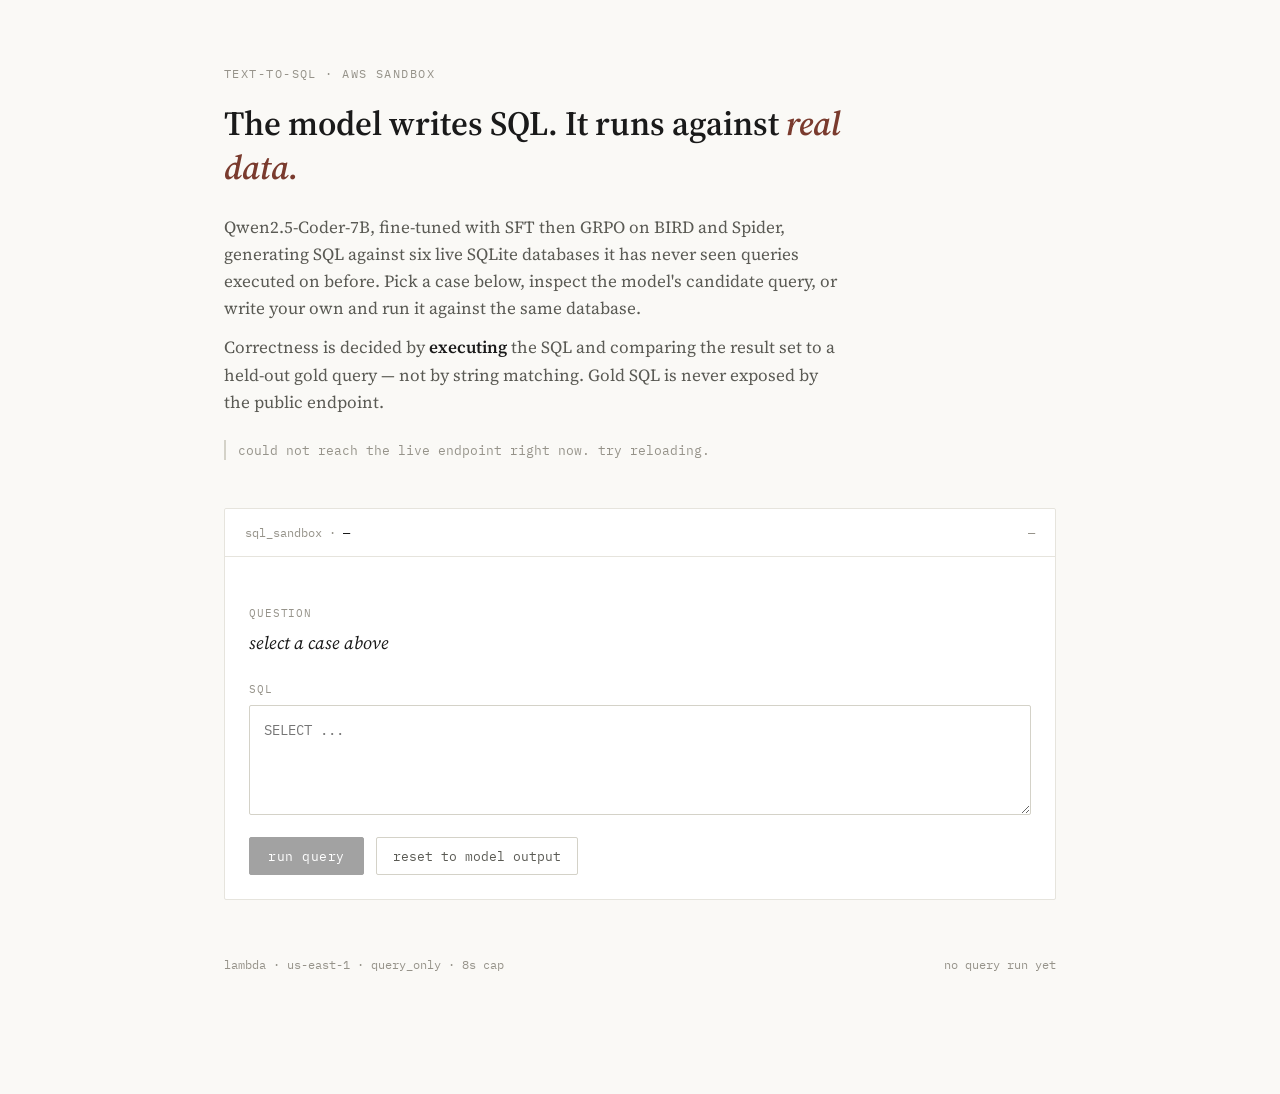
==== public/sql-demo.html @ 84af6c7a "Update portfolio projects and components" ====
<!DOCTYPE html>
<html lang="en">
<head>
<meta charset="UTF-8">
<meta name="viewport" content="width=device-width, initial-scale=1.0">
<title>text-to-sql sandbox</title>
<style>
  @import url('https://fonts.googleapis.com/css2?family=Source+Serif+4:ital,wght@0,400;0,600;1,400;1,600&family=IBM+Plex+Mono:wght@400;500&display=swap');

  :root{
    --bg: #faf9f6;
    --panel: #ffffff;
    --ink: #1a1a1a;
    --ink-soft: #5a5a54;
    --ink-mute: #96938a;
    --line: #e6e4dd;
    --line-strong: #d4d2c8;
    --accent: #7a3b2e;
    --accent-soft: #f0e3dd;
    --ok: #3d5a3d;
    --ok-bg: #e9ede6;
    --bad: #7a3b2e;
    --bad-bg: #f5e9e5;
}

  *{ box-sizing: border-box; }

  body{
    margin:0;
    background:var(--bg);
    color:var(--ink);
    font-family: 'Source Serif 4', Georgia, serif;
    line-height:1.6;
  }

  .mono{
    font-family:'IBM Plex Mono', ui-monospace, monospace;
  }

  .wrap{
    max-width: 880px;
    margin: 0 auto;
    padding: 64px 24px 120px;
  }

  .eyebrow{
    font-family:'IBM Plex Mono', monospace;
    font-size: 12px;
    letter-spacing: 0.12em;
    text-transform: uppercase;
    color: var(--ink-mute);
    margin-bottom: 18px;
  }

  h1{
    font-size: 34px;
    font-weight: 600;
    line-height: 1.3;
    margin: 0 0 24px;
    max-width: 640px;
  }
  h1 em{
    font-style: italic;
    font-weight: 600;
    color: var(--accent);
  }

  .lede{
    font-size: 17px;
    color: var(--ink-soft);
    max-width: 620px;
    margin: 0 0 12px;
  }
  .lede b{
    font-weight: 600;
    color: var(--ink);
  }

  .note{
    font-family:'IBM Plex Mono', monospace;
    font-size: 12.5px;
    color: var(--ink-mute);
    margin: 24px 0 48px;
    padding-left: 12px;
    border-left: 2px solid var(--line-strong);
  }

  .panel{
    background: var(--panel);
    border: 1px solid var(--line);
    border-radius: 2px;
  }

  .panel-head{
    display:flex;
    align-items:center;
    justify-content: space-between;
    padding: 14px 20px;
    border-bottom: 1px solid var(--line);
    font-family:'IBM Plex Mono', monospace;
    font-size: 12px;
    color: var(--ink-mute);
    flex-wrap: wrap;
    gap: 8px;
  }
  .panel-head .tag{
    color: var(--ink);
  }

  .panel-body{
    padding: 24px;
  }

  .cases{
    display:flex;
    flex-wrap: wrap;
    gap: 8px;
    margin-bottom: 24px;
  }
  .case-btn{
    font-family:'IBM Plex Mono', monospace;
    font-size: 12px;
    background: transparent;
    border: 1px solid var(--line-strong);
    color: var(--ink-soft);
    padding: 6px 12px;
    border-radius: 2px;
    cursor: pointer;
  }
  .case-btn:hover{
    border-color: var(--ink);
    color: var(--ink);
  }
  .case-btn.active{
    background: var(--ink);
    border-color: var(--ink);
    color: var(--panel);
  }

  .question-label{
    font-family:'IBM Plex Mono', monospace;
    font-size: 11px;
    letter-spacing: 0.08em;
    text-transform: uppercase;
    color: var(--ink-mute);
    margin-bottom: 6px;
  }
  .question{
    font-size: 18px;
    font-style: italic;
    color: var(--ink);
    margin: 0 0 24px;
    max-width: 620px;
  }

  textarea{
    width: 100%;
    min-height: 110px;
    background: #ffffff;
    border: 1px solid var(--line-strong);
    border-radius: 2px;
    color: var(--ink);
    font-family:'IBM Plex Mono', monospace;
    font-size: 13.5px;
    line-height: 1.6;
    padding: 14px;
    resize: vertical;
  }
  textarea:focus{
    outline: none;
    border-color: var(--ink);
  }

  .controls{
    display:flex;
    align-items:center;
    gap: 12px;
    margin-top: 14px;
  }

  button.run{
    font-family:'IBM Plex Mono', monospace;
    font-size: 12.5px;
    letter-spacing: 0.04em;
    background: var(--ink);
    color: var(--panel);
    border: 1px solid var(--ink);
    padding: 10px 18px;
    border-radius: 2px;
    cursor: pointer;
  }
  button.run:hover{ background: var(--accent); border-color: var(--accent); }
  button.run:disabled{ opacity: 0.4; cursor: default; }

  button.ghost{
    font-family:'IBM Plex Mono', monospace;
    font-size: 12.5px;
    background: transparent;
    color: var(--ink-soft);
    border: 1px solid var(--line-strong);
    padding: 10px 16px;
    border-radius: 2px;
    cursor: pointer;
  }
  button.ghost:hover{ border-color: var(--ink); color: var(--ink); }

  .status-line{
    font-family:'IBM Plex Mono', monospace;
    font-size: 12px;
    color: var(--ink-mute);
  }

  .result{
    margin-top: 24px;
    border-top: 1px solid var(--line);
    padding-top: 20px;
  }

  .verdict{
    display:inline-flex;
    align-items:center;
    gap: 8px;
    font-family:'IBM Plex Mono', monospace;
    font-size: 12.5px;
    padding: 6px 12px;
    border-radius: 2px;
    margin-bottom: 16px;
  }
  .verdict.ok{ background: var(--ok-bg); color: var(--ok); }
  .verdict.bad{ background: var(--bad-bg); color: var(--bad); }
  .verdict.err{ background: var(--bad-bg); color: var(--bad); }

  table.rows{
    width: 100%;
    border-collapse: collapse;
    font-family:'IBM Plex Mono', monospace;
    font-size: 12.5px;
    margin-bottom: 18px;
  }
  table.rows th, table.rows td{
    text-align: left;
    padding: 7px 10px;
    border-bottom: 1px solid var(--line);
    white-space: nowrap;
    overflow: hidden;
    text-overflow: ellipsis;
    max-width: 220px;
  }
  table.rows th{
    color: var(--ink-mute);
    font-weight: 500;
    text-transform: uppercase;
    font-size: 10.5px;
    letter-spacing: 0.06em;
  }
  .rows-label{
    font-family:'IBM Plex Mono', monospace;
    font-size: 11px;
    letter-spacing: 0.06em;
    text-transform: uppercase;
    color: var(--ink-mute);
    margin: 18px 0 8px;
  }

  .stat-line{
    font-family:'IBM Plex Mono', monospace;
    font-size: 12px;
    color: var(--ink-mute);
    padding: 14px 20px;
    border-top: 1px solid var(--line);
  }

  footer{
    margin-top: 56px;
    display:flex;
    justify-content: space-between;
    align-items: center;
    font-family:'IBM Plex Mono', monospace;
    font-size: 11.5px;
    color: var(--ink-mute);
  }
  footer a{ color: var(--ink-soft); text-decoration: none; border-bottom: 1px solid var(--line-strong); }
  footer a:hover{ color: var(--ink); border-color: var(--ink); }

  @media (max-width: 600px){
    h1{ font-size: 26px; }
    .wrap{ padding: 40px 18px 80px; }
  }
</style>
</head>
<body>
<div class="wrap">

  <div class="eyebrow">TEXT-TO-SQL &middot; AWS SANDBOX</div>
  <h1>The model writes SQL. It runs against <em>real data.</em></h1>
  <p class="lede">
    Qwen2.5-Coder-7B, fine-tuned with SFT then GRPO on BIRD and Spider, generating SQL against
    six live SQLite databases it has never seen queries executed on before. Pick a case below,
    inspect the model's candidate query, or write your own and run it against the same database.
  </p>
  <p class="lede">
    Correctness is decided by <b>executing</b> the SQL and comparing the result set to a held-out
    gold query &mdash; not by string matching. Gold SQL is never exposed by the public endpoint.
  </p>

  <div class="note" id="global-note">loading case list from the live endpoint&hellip;</div>

  <div class="panel">
    <div class="panel-head">
      <span>sql_sandbox &middot; <span class="tag" id="case-tag">&mdash;</span></span>
      <span id="db-tag">&mdash;</span>
    </div>
    <div class="panel-body">

      <div class="cases" id="case-list"></div>

      <div class="question-label">question</div>
      <p class="question" id="question-text">select a case above</p>

      <div class="question-label">sql</div>
      <textarea id="sql-input" class="mono" spellcheck="false" placeholder="SELECT ..."></textarea>

      <div class="controls">
        <button class="run" id="run-btn" disabled>run query</button>
        <button class="ghost" id="reset-btn" disabled>reset to model output</button>
        <span class="status-line" id="status-text"></span>
      </div>

      <div id="result-area"></div>

    </div>
  </div>

  <footer>
    <span>lambda &middot; us-east-1 &middot; query_only &middot; 8s cap</span>
    <span id="last-run">no query run yet</span>
  </footer>

</div>

<script>
const ENDPOINT = "https://ujiumx2d4u54hbzqytfgmmlh2q0rboqv.lambda-url.us-east-1.on.aws/";

let cases = [];
let activeCase = null;
let modelSql = "";

const el = (id) => document.getElementById(id);

async function loadCases(){
  try{
    const res = await fetch(ENDPOINT);
    const data = await res.json();
    cases = data.cases || [];
    el('global-note').textContent = cases.length
      ? `${cases.length} held-out cases loaded from the live Lambda endpoint.`
      : "endpoint reachable but returned no cases.";
    renderCaseList();
    if(cases.length) selectCase(cases[0].id || cases[0].case_id);
  }catch(err){
    el('global-note').textContent = "could not reach the live endpoint right now. try reloading.";
  }
}

function renderCaseList(){
  const wrap = el('case-list');
  wrap.innerHTML = "";
  cases.forEach((c, i) => {
    const id = c.id || c.case_id || `q${i+1}`;
    const btn = document.createElement('button');
    btn.className = 'case-btn';
    btn.textContent = id;
    btn.onclick = () => selectCase(id);
    btn.dataset.id = id;
    wrap.appendChild(btn);
  });
}

function markActiveButton(id){
  document.querySelectorAll('.case-btn').forEach(b => {
    b.classList.toggle('active', b.dataset.id === id);
  });
}

async function selectCase(id){
  activeCase = id;
  markActiveButton(id);
  el('case-tag').textContent = id;
  el('status-text').textContent = "loading case\u2026";
  el('result-area').innerHTML = "";
  el('run-btn').disabled = true;
  el('reset-btn').disabled = true;

  try{
    const res = await fetch(`${ENDPOINT}?id=${id}`);
    const data = await res.json();
    el('question-text').textContent = data.question || "(no question text returned)";
    el('db-tag').textContent = data.db || data.database || "";
    modelSql = data.sql_used || "";
    el('sql-input').value = modelSql;
    el('status-text').textContent = "model candidate loaded \u2014 edit and run, or run as-is";
    el('run-btn').disabled = false;
    el('reset-btn').disabled = false;
    renderResult(data);
  }catch(err){
    el('status-text').textContent = "failed to load this case.";
  }
}

function resetToModel(){
  el('sql-input').value = modelSql;
}

async function runQuery(){
  const sql = el('sql-input').value.trim();
  if(!sql){
    el('status-text').textContent = "enter a query first.";
    return;
  }
  el('run-btn').disabled = true;
  el('status-text').textContent = "executing against SQLite\u2026";

  try{
    const res = await fetch(`${ENDPOINT}?id=${activeCase}`, {
      method: 'POST',
      headers: { 'Content-Type': 'application/json' },
      body: JSON.stringify({ sql })
    });
    const data = await res.json();
    renderResult(data);
    el('status-text').textContent = "done.";
    el('last-run').textContent = `last run \u00b7 ${new Date().toLocaleTimeString()}`;
  }catch(err){
    el('status-text').textContent = "request failed.";
  }finally{
    el('run-btn').disabled = false;
  }
}

function renderResult(data){
  const area = el('result-area');
  if(!data || (data.status === undefined && data.correct === undefined)){
    area.innerHTML = "";
    return;
  }

  const verdictClass = data.status && data.status !== 'ok' ? 'err' : (data.correct ? 'ok' : 'bad');
  const verdictText = data.status && data.status !== 'ok'
    ? `error \u00b7 ${data.status}`
    : (data.correct ? 'correct' : 'incorrect');

  let html = `<div class="result">`;
  html += `<div class="verdict ${verdictClass}">${verdictText} &middot; ${data.elapsed_ms ?? '\u2014'}ms</div>`;

  if(data.predicted_rows_preview && data.predicted_rows_preview.length){
    html += renderTable('predicted rows (preview)', data.predicted_rows_preview);
  }
  if(data.gold_rows_preview && data.gold_rows_preview.length){
    html += renderTable('expected rows (preview)', data.gold_rows_preview);
  }

  html += `</div>`;
  area.innerHTML = html;
}

function renderTable(label, rows){
  if(!rows.length) return "";
  const cols = Object.keys(rows[0]);
  let t = `<div class="rows-label">${label}</div><table class="rows"><thead><tr>`;
  cols.forEach(c => t += `<th>${escapeHtml(c)}</th>`);
  t += `</tr></thead><tbody>`;
  rows.slice(0, 50).forEach(r => {
    t += `<tr>`;
    cols.forEach(c => t += `<td>${escapeHtml(String(r[c]))}</td>`);
    t += `</tr>`;
  });
  t += `</tbody></table>`;
  return t;
}

function escapeHtml(s){
  return s.replace(/&/g,'&amp;').replace(/</g,'&lt;').replace(/>/g,'&gt;');
}

el('run-btn').addEventListener('click', runQuery);
el('reset-btn').addEventListener('click', resetToModel);

loadCases();
</script>
</body>
</html>
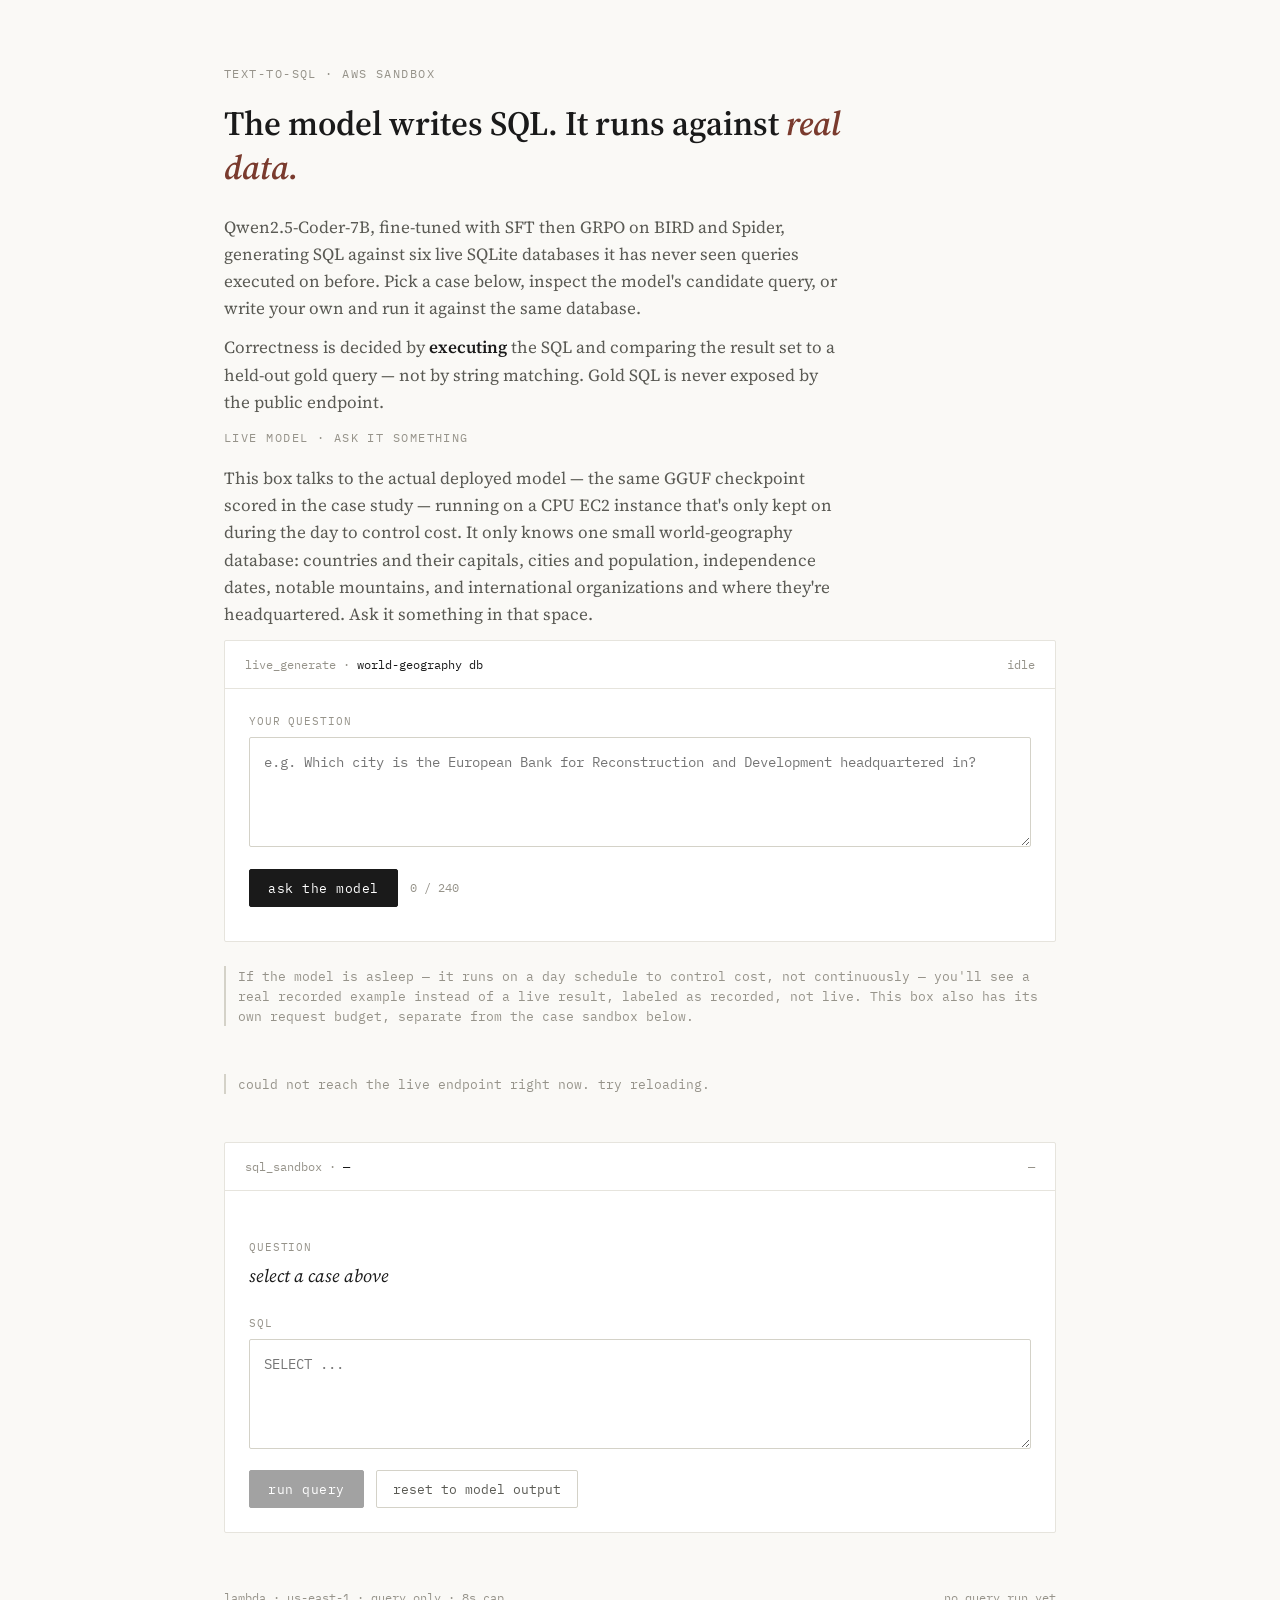
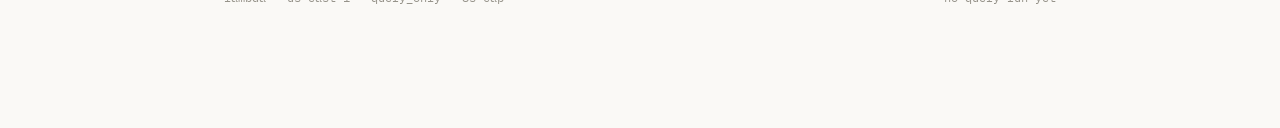
==== commit 274eb79c: "Update on Text-to-SQL" ====
--- a/public/sql-demo.html
+++ b/public/sql-demo.html
@@ -303,6 +303,38 @@
     gold query &mdash; not by string matching. Gold SQL is never exposed by the public endpoint.
   </p>
 
+  <div class="eyebrow" style="margin-top:0">LIVE MODEL &middot; ASK IT SOMETHING</div>
+  <p class="lede">
+    This box talks to the actual deployed model &mdash; the same GGUF checkpoint scored in the
+    case study &mdash; running on a CPU EC2 instance that's only kept on during the day to control
+    cost. It only knows one small world-geography database: countries and their capitals, cities
+    and population, independence dates, notable mountains, and international organizations and
+    where they're headquartered. Ask it something in that space.
+  </p>
+
+  <div class="panel" id="live-panel">
+    <div class="panel-head">
+      <span>live_generate &middot; <span class="tag">world-geography db</span></span>
+      <span id="live-status-tag">idle</span>
+    </div>
+    <div class="panel-body">
+      <div class="question-label">your question</div>
+      <textarea id="live-question" class="mono" maxlength="240" placeholder="e.g. Which city is the European Bank for Reconstruction and Development headquartered in?"></textarea>
+      <div class="controls">
+        <button class="run" id="live-ask-btn">ask the model</button>
+        <span class="status-line" id="live-char-count">0 / 240</span>
+      </div>
+      <div class="status-line" id="live-status-line" style="margin-top:10px;"></div>
+      <div id="live-result-area"></div>
+    </div>
+  </div>
+
+  <div class="note">
+    If the model is asleep &mdash; it runs on a day schedule to control cost, not continuously
+    &mdash; you'll see a real recorded example instead of a live result, labeled as recorded, not
+    live. This box also has its own request budget, separate from the case sandbox below.
+  </div>
+
   <div class="note" id="global-note">loading case list from the live endpoint&hellip;</div>
 
   <div class="panel">
@@ -482,8 +514,120 @@
   return s.replace(/&/g,'&amp;').replace(/</g,'&lt;').replace(/>/g,'&gt;');
 }
 
+// --- live NL -> SQL generation panel ---------------------------------
+// Calls this site's own /api/generate-sql (a server-side proxy in front of
+// the real EC2 model, with rate limiting and an offline fallback). The
+// generated SQL is then executed against the real database through the
+// same Lambda used above, reusing a fixed case id purely to route to the
+// right SQLite file. The Lambda's "correct" verdict on that case is
+// relative to THAT case's own gold question, not this new one, so it is
+// deliberately not shown here.
+const GEN_ENDPOINT = "/api/generate-sql";
+const LIVE_DEMO_CASE_ID = "q2";
+const RECORDED_EXAMPLE = {
+  question: "In which city is the European Bank for Reconstruction and Development's headquarters?",
+  sql: "SELECT City, Province\nFROM organization\nWHERE Name = 'European Bank for Reconstruction and Development';",
+  rows: [{ City: "London", Province: "Greater London" }]
+};
+
+let liveCooldownUntil = 0;
+
+function updateLiveCharCount(){
+  el('live-char-count').textContent = `${el('live-question').value.length} / 240`;
+}
+
+function showRecordedExample(reasonText){
+  el('live-status-tag').textContent = 'asleep · recorded example';
+  el('live-status-line').textContent = reasonText;
+  let html = `<div class="result">`;
+  html += `<div class="question-label" style="margin-top:14px;">recorded question</div>`;
+  html += `<p class="question" style="font-size:15px;">${escapeHtml(RECORDED_EXAMPLE.question)}</p>`;
+  html += `<div class="question-label">sql the model generated (recorded, not live)</div>`;
+  html += `<textarea class="mono" readonly style="min-height:92px;">${escapeHtml(RECORDED_EXAMPLE.sql)}</textarea>`;
+  html += renderTable('result (recorded)', RECORDED_EXAMPLE.rows);
+  html += `</div>`;
+  el('live-result-area').innerHTML = html;
+}
+
+async function askModel(){
+  const question = el('live-question').value.trim();
+  if(!question){
+    el('live-status-line').textContent = "type a question first.";
+    return;
+  }
+  if(Date.now() < liveCooldownUntil){
+    const wait = Math.ceil((liveCooldownUntil - Date.now())/1000);
+    el('live-status-line').textContent = `please wait ${wait}s before asking again.`;
+    return;
+  }
+
+  el('live-ask-btn').disabled = true;
+  el('live-status-tag').textContent = 'thinking…';
+  el('live-status-line').textContent = "asking the deployed model — it runs on a CPU instance, usually 10–15 seconds.";
+  el('live-result-area').innerHTML = "";
+
+  try{
+    const res = await fetch(GEN_ENDPOINT, {
+      method: 'POST',
+      headers: {'Content-Type':'application/json'},
+      body: JSON.stringify({ question })
+    });
+    const data = await res.json();
+
+    if(data.status === 'offline'){
+      showRecordedExample("The model is asleep right now (it runs on a day schedule to control cost). Here's a real recorded example instead:");
+      return;
+    }
+    if(data.status === 'rate_limited'){
+      el('live-status-tag').textContent = 'rate limited';
+      el('live-status-line').textContent = data.scope === 'daily'
+        ? "this demo has hit its request budget for today — try again tomorrow."
+        : "too many requests in a short window — wait a few minutes and try again.";
+      return;
+    }
+    if(data.status !== 'ok'){
+      el('live-status-tag').textContent = 'error';
+      el('live-status-line').textContent = "something went wrong reaching the model. try again in a moment.";
+      return;
+    }
+
+    el('live-status-tag').textContent = `live · ${data.latencyMs ?? '—'}ms`;
+    el('live-status-line').textContent = "generated. running it against the database…";
+
+    let html = `<div class="result">`;
+    html += `<div class="question-label" style="margin-top:14px;">sql the model generated</div>`;
+    html += `<textarea class="mono" readonly style="min-height:92px;">${escapeHtml(data.sql)}</textarea>`;
+    el('live-result-area').innerHTML = html;
+
+    const execRes = await fetch(`${ENDPOINT}?id=${LIVE_DEMO_CASE_ID}`, {
+      method: 'POST',
+      headers: {'Content-Type':'application/json'},
+      body: JSON.stringify({ sql: data.sql })
+    });
+    const execData = await execRes.json();
+
+    if(execData.status && execData.status !== 'ok'){
+      html += `<div class="verdict err">query error · ${escapeHtml(String(execData.status))}</div>`;
+    } else if(execData.predicted_rows_preview && execData.predicted_rows_preview.length){
+      html += renderTable('result', execData.predicted_rows_preview);
+    } else {
+      html += `<div class="status-line">query ran, no rows returned.</div>`;
+    }
+    el('live-result-area').innerHTML = html;
+    el('live-status-line').textContent = "done.";
+    liveCooldownUntil = Date.now() + 20000;
+  }catch(err){
+    el('live-status-tag').textContent = 'error';
+    el('live-status-line').textContent = "request failed. try again in a moment.";
+  }finally{
+    el('live-ask-btn').disabled = false;
+  }
+}
+
 el('run-btn').addEventListener('click', runQuery);
 el('reset-btn').addEventListener('click', resetToModel);
+el('live-ask-btn').addEventListener('click', askModel);
+el('live-question').addEventListener('input', updateLiveCharCount);
 
 loadCases();
 </script>
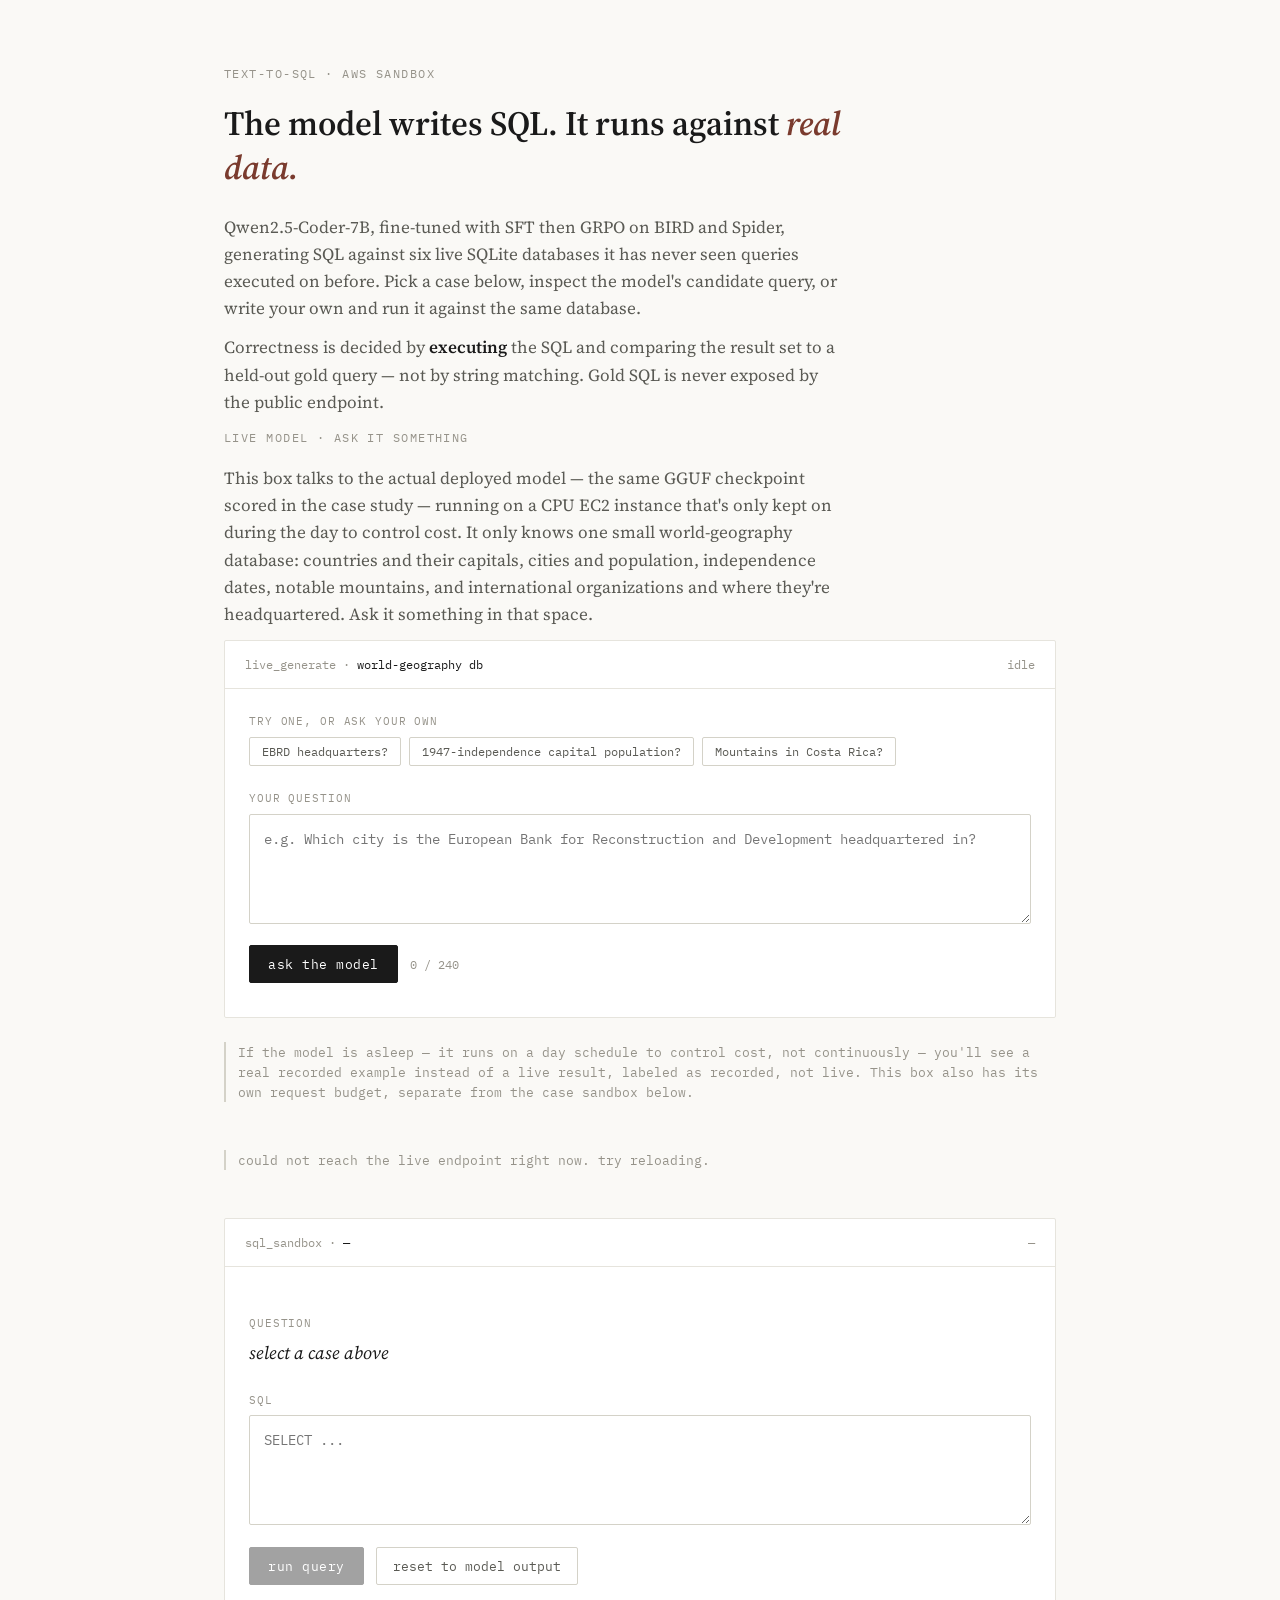
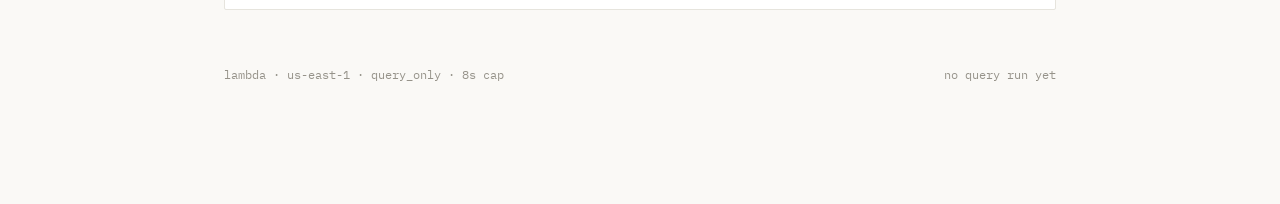
==== commit 0ec028e1: "Adding schema" ====
--- a/public/sql-demo.html
+++ b/public/sql-demo.html
@@ -318,6 +318,13 @@
       <span id="live-status-tag">idle</span>
     </div>
     <div class="panel-body">
+      <div class="question-label">try one, or ask your own</div>
+      <div class="cases" id="live-examples">
+        <button type="button" class="case-btn" data-q="Which city is the European Bank for Reconstruction and Development headquartered in?">EBRD headquarters?</button>
+        <button type="button" class="case-btn" data-q="How many people live in the capital of the country that became independent on August 15, 1947?">1947-independence capital population?</button>
+        <button type="button" class="case-btn" data-q="Which mountains are located in Costa Rica?">Mountains in Costa Rica?</button>
+      </div>
+
       <div class="question-label">your question</div>
       <textarea id="live-question" class="mono" maxlength="240" placeholder="e.g. Which city is the European Bank for Reconstruction and Development headquartered in?"></textarea>
       <div class="controls">
@@ -628,6 +635,14 @@
 el('reset-btn').addEventListener('click', resetToModel);
 el('live-ask-btn').addEventListener('click', askModel);
 el('live-question').addEventListener('input', updateLiveCharCount);
+document.querySelectorAll('#live-examples .case-btn').forEach(btn => {
+  btn.addEventListener('click', () => {
+    el('live-question').value = btn.dataset.q;
+    updateLiveCharCount();
+    el('live-question').focus();
+    el('live-status-line').textContent = "example filled in — edit it or hit “ask the model” as-is.";
+  });
+});
 
 loadCases();
 </script>
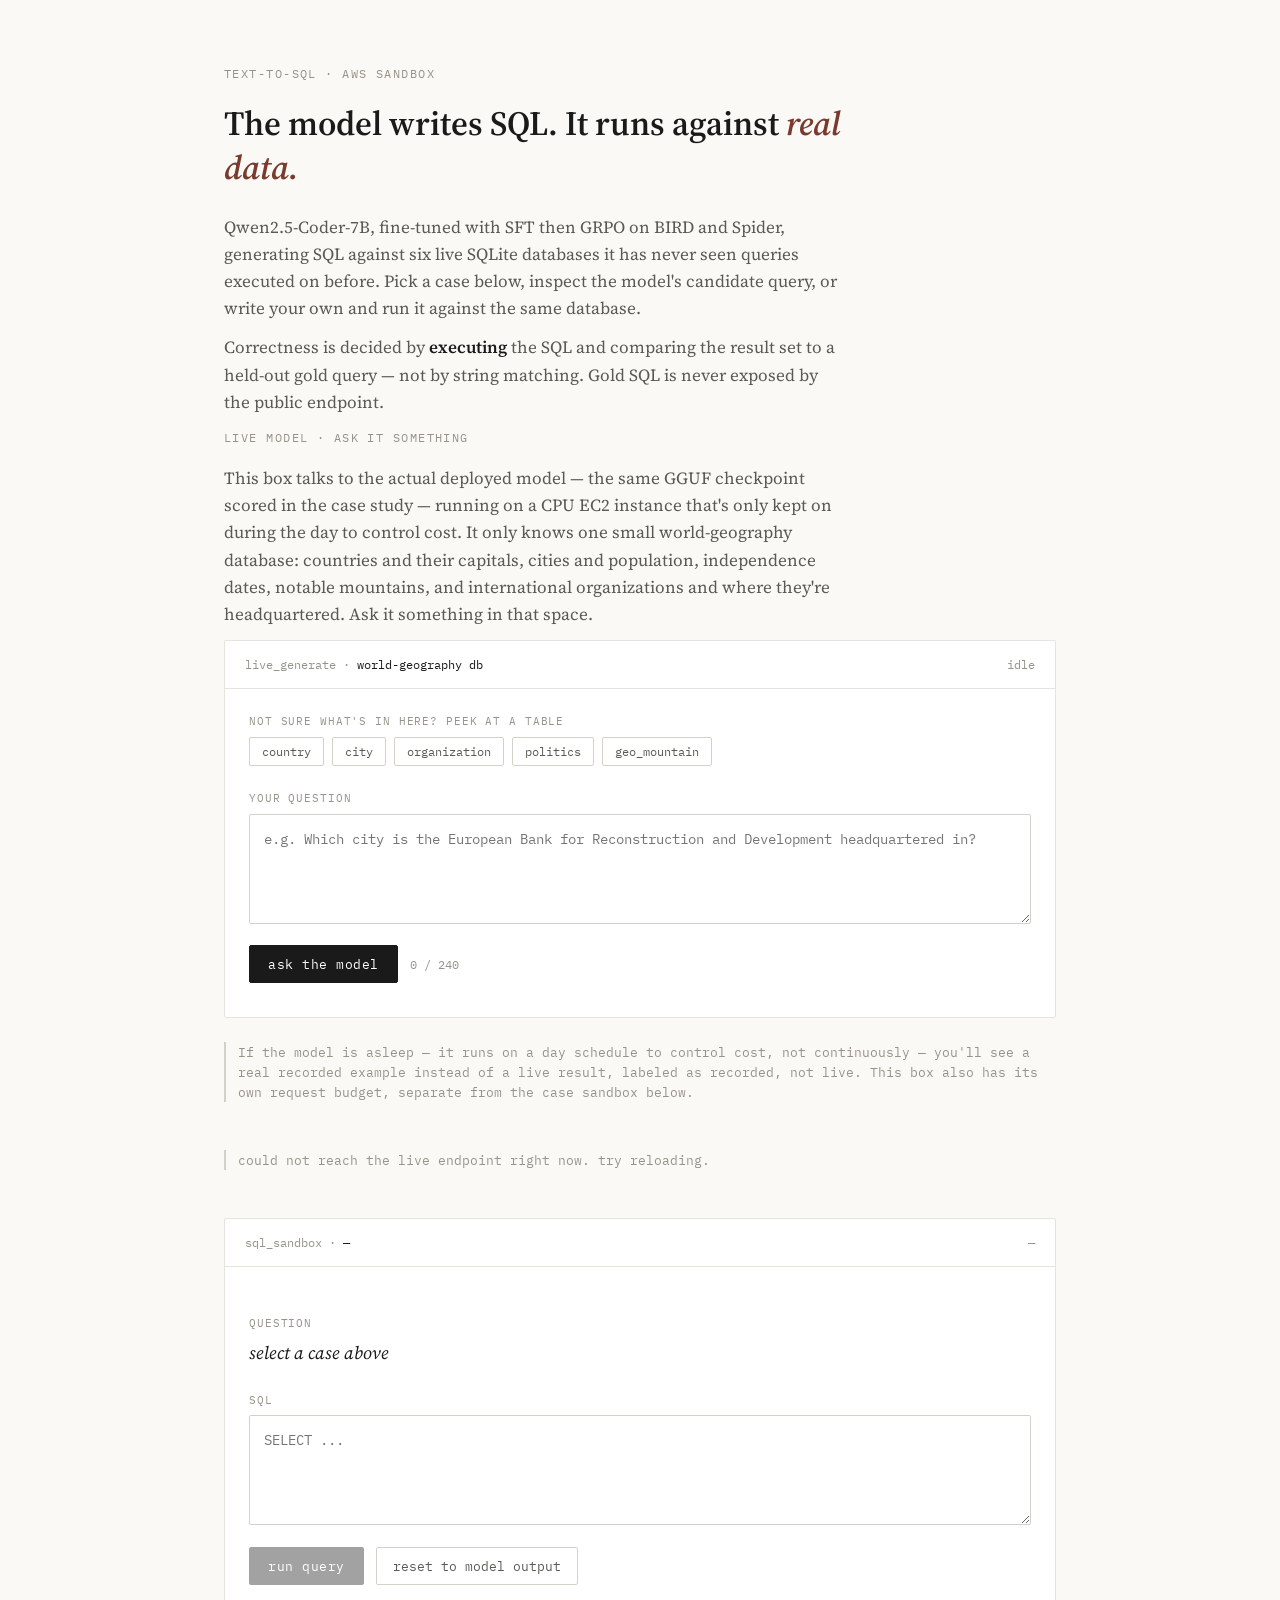
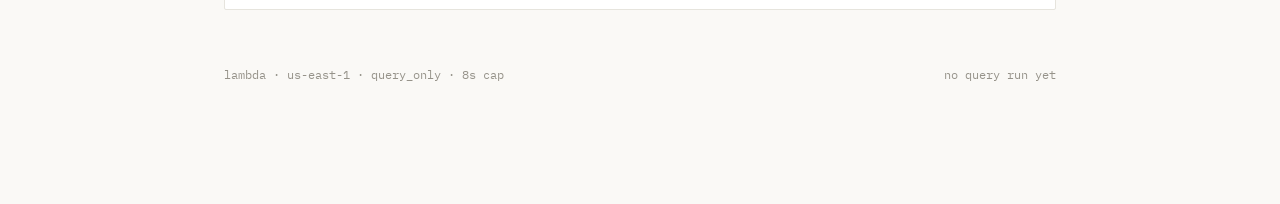
==== commit af6d0fcc: "adding examples" ====
--- a/public/sql-demo.html
+++ b/public/sql-demo.html
@@ -318,12 +318,15 @@
       <span id="live-status-tag">idle</span>
     </div>
     <div class="panel-body">
-      <div class="question-label">try one, or ask your own</div>
-      <div class="cases" id="live-examples">
-        <button type="button" class="case-btn" data-q="Which city is the European Bank for Reconstruction and Development headquartered in?">EBRD headquarters?</button>
-        <button type="button" class="case-btn" data-q="How many people live in the capital of the country that became independent on August 15, 1947?">1947-independence capital population?</button>
-        <button type="button" class="case-btn" data-q="Which mountains are located in Costa Rica?">Mountains in Costa Rica?</button>
+      <div class="question-label">not sure what's in here? peek at a table</div>
+      <div class="cases" id="table-peek-buttons">
+        <button type="button" class="case-btn" data-table="country">country</button>
+        <button type="button" class="case-btn" data-table="city">city</button>
+        <button type="button" class="case-btn" data-table="organization">organization</button>
+        <button type="button" class="case-btn" data-table="politics">politics</button>
+        <button type="button" class="case-btn" data-table="geo_mountain">geo_mountain</button>
       </div>
+      <div id="table-peek-area"></div>
 
       <div class="question-label">your question</div>
       <textarea id="live-question" class="mono" maxlength="240" placeholder="e.g. Which city is the European Bank for Reconstruction and Development headquartered in?"></textarea>
@@ -635,12 +638,35 @@
 el('reset-btn').addEventListener('click', resetToModel);
 el('live-ask-btn').addEventListener('click', askModel);
 el('live-question').addEventListener('input', updateLiveCharCount);
-document.querySelectorAll('#live-examples .case-btn').forEach(btn => {
+
+async function peekTable(table){
+  const area = el('table-peek-area');
+  area.innerHTML = `<div class="status-line" style="margin:10px 0;">loading ${escapeHtml(table)}…</div>`;
+  try{
+    const res = await fetch(`${ENDPOINT}?id=${LIVE_DEMO_CASE_ID}`, {
+      method: 'POST',
+      headers: {'Content-Type':'application/json'},
+      body: JSON.stringify({ sql: `SELECT * FROM ${table} LIMIT 5;` })
+    });
+    const data = await res.json();
+    if(data.status && data.status !== 'ok'){
+      area.innerHTML = `<div class="verdict err" style="margin-top:10px;">could not load ${escapeHtml(table)} · ${escapeHtml(String(data.status))}</div>`;
+      return;
+    }
+    if(data.predicted_rows_preview && data.predicted_rows_preview.length){
+      area.innerHTML = `<div style="margin-top:10px;">${renderTable(`${table} · first 5 rows`, data.predicted_rows_preview)}</div>`;
+    } else {
+      area.innerHTML = `<div class="status-line" style="margin:10px 0;">no rows returned.</div>`;
+    }
+  }catch(err){
+    area.innerHTML = `<div class="verdict err" style="margin-top:10px;">request failed — try again.</div>`;
+  }
+}
+
+document.querySelectorAll('#table-peek-buttons .case-btn').forEach(btn => {
   btn.addEventListener('click', () => {
-    el('live-question').value = btn.dataset.q;
-    updateLiveCharCount();
-    el('live-question').focus();
-    el('live-status-line').textContent = "example filled in — edit it or hit “ask the model” as-is.";
+    document.querySelectorAll('#table-peek-buttons .case-btn').forEach(b => b.classList.toggle('active', b === btn));
+    peekTable(btn.dataset.table);
   });
 });
 
